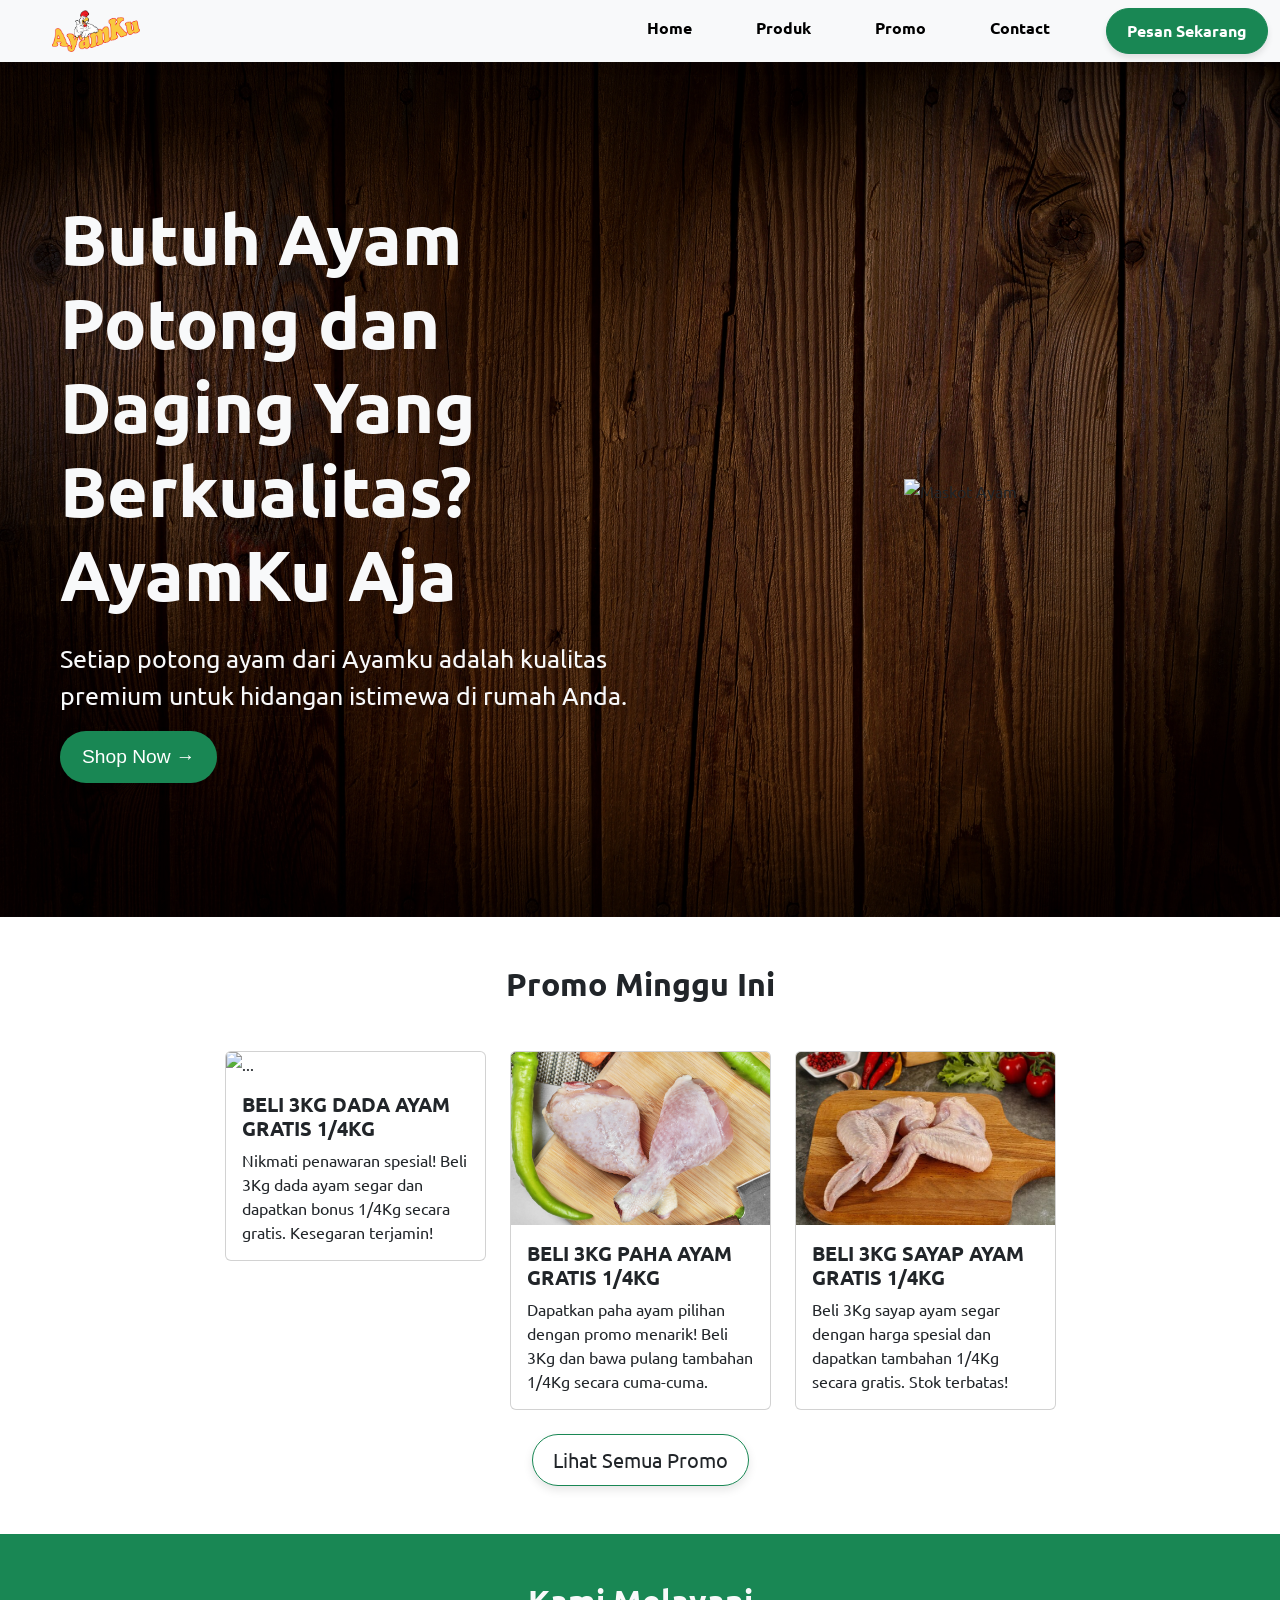
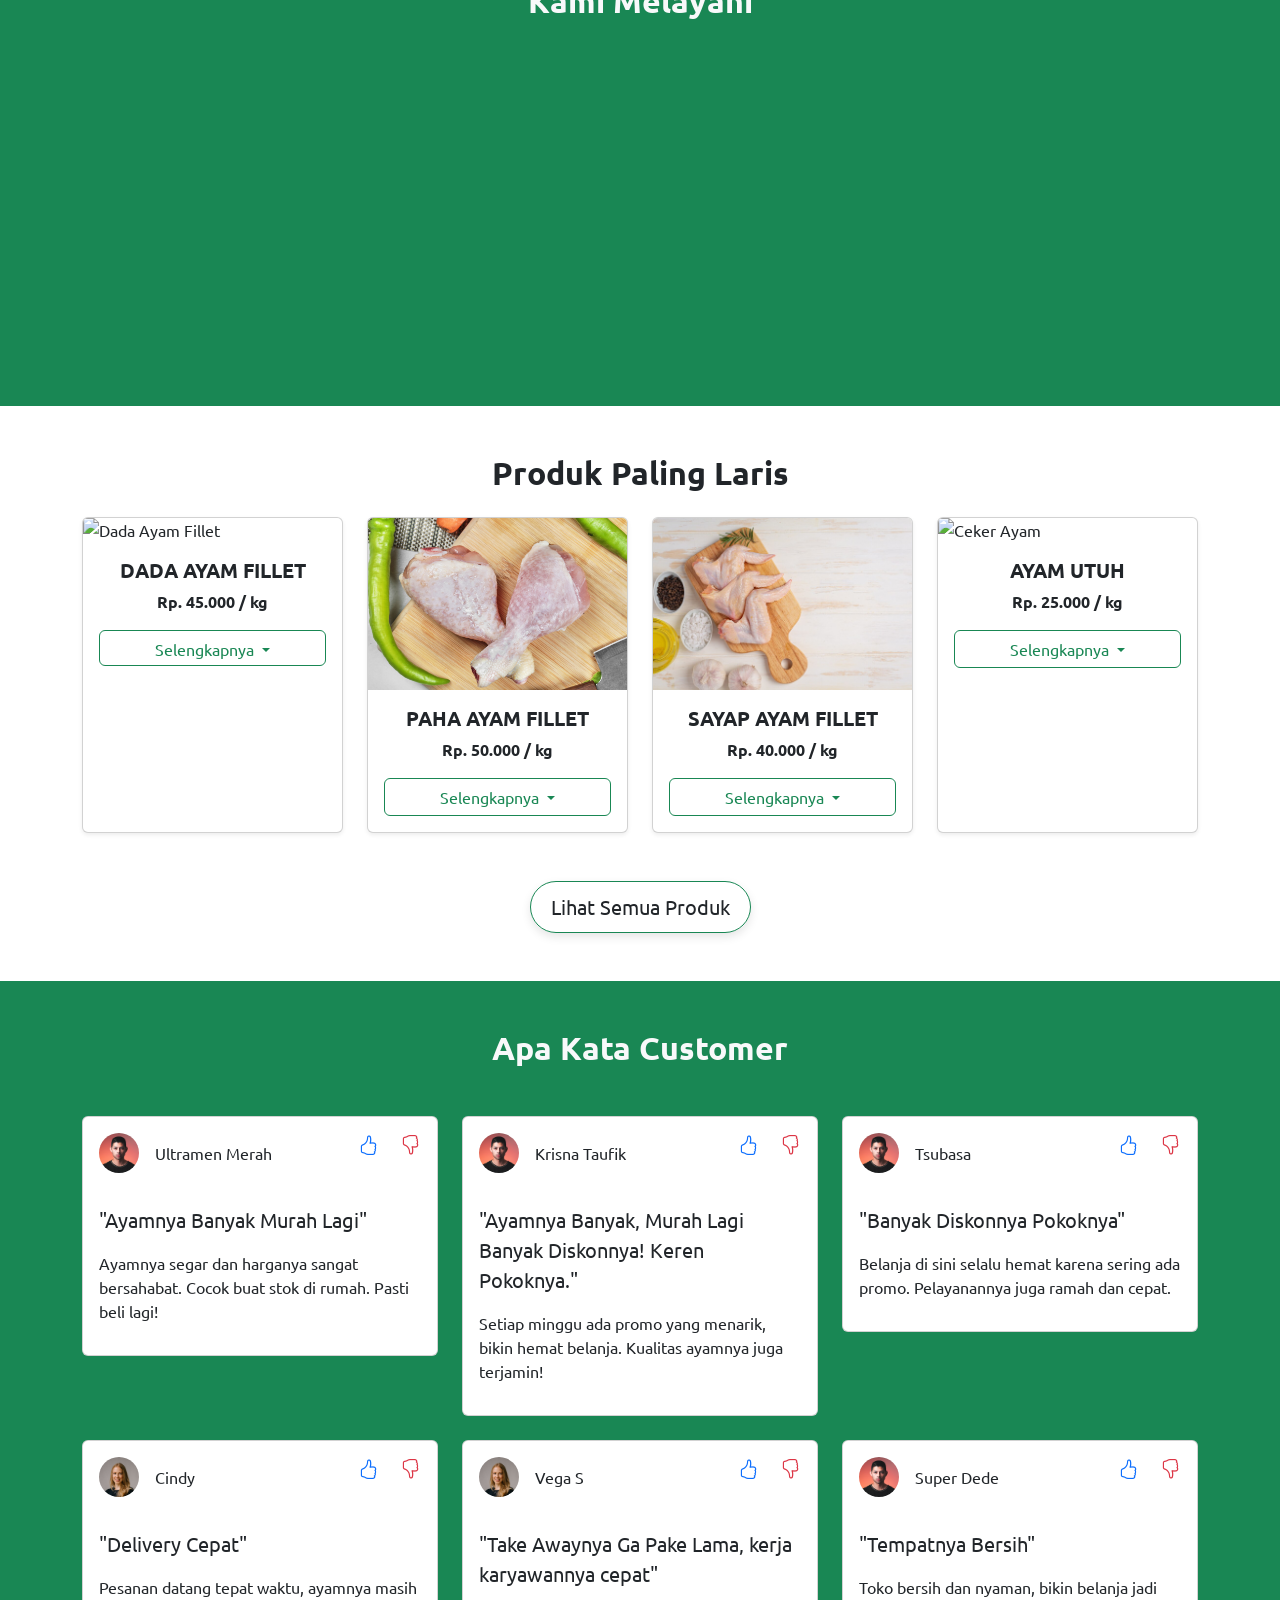
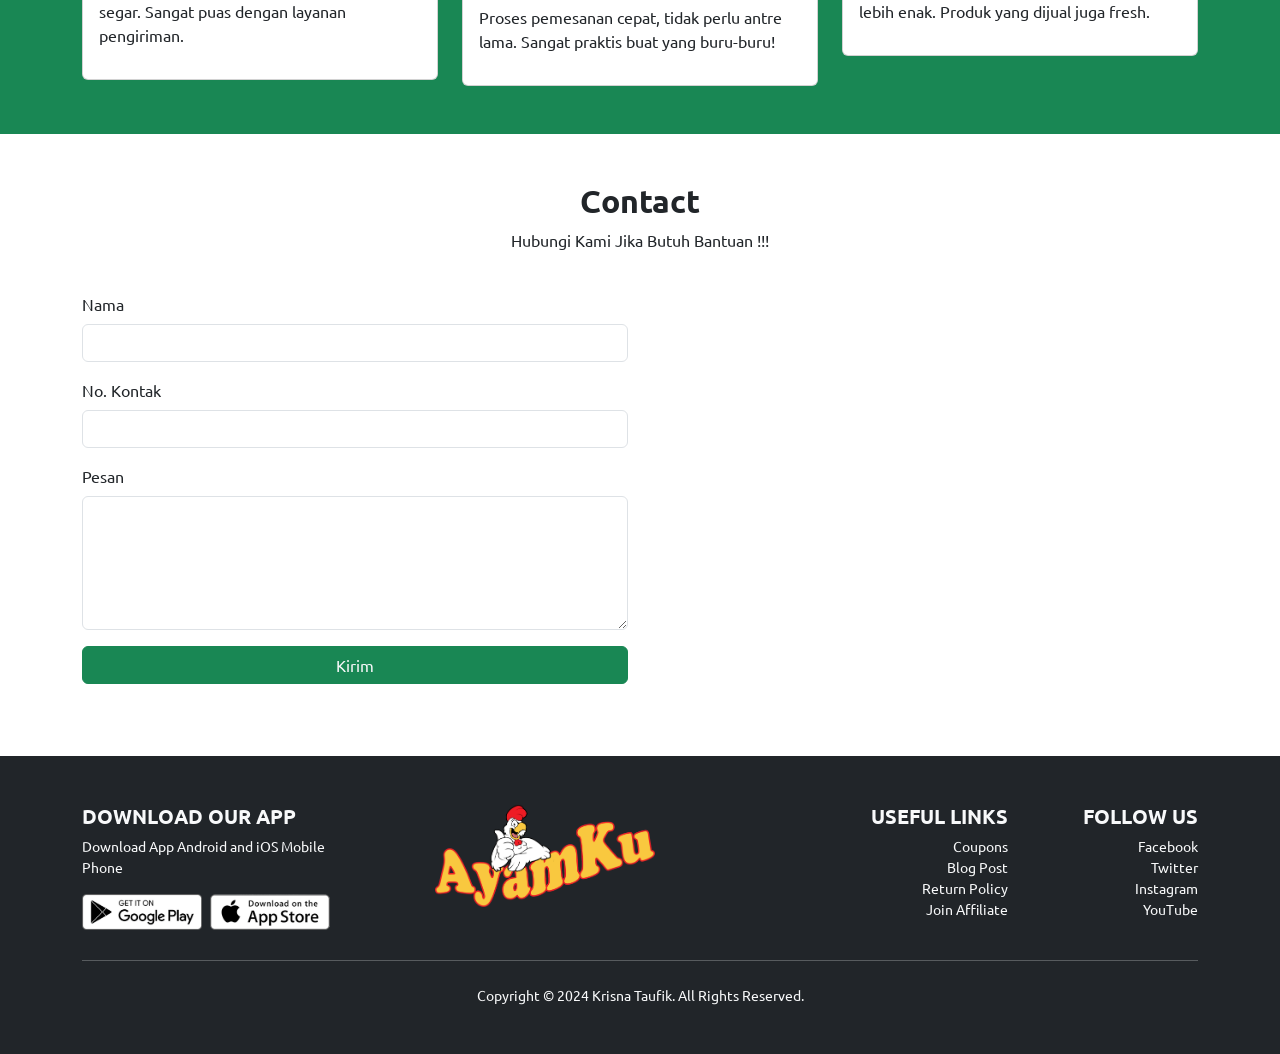
==== index.html @ 382d8da1 "first commit" ====
<!DOCTYPE html>
<html lang="en">
<head>
    <meta charset="UTF-8">
    <meta name="viewport" content="width=device-width, initial-scale=1.0">
    <link href="https://cdn.jsdelivr.net/npm/bootstrap@5.0.2/dist/css/bootstrap.min.css" rel="stylesheet" integrity="sha384-EVSTQN3/azprG1Anm3QDgpJLIm9Nao0Yz1ztcQTwFspd3yD65VohhpuuCOmLASjC" crossorigin="anonymous">
    <link rel="stylesheet" href="https://cdn.jsdelivr.net/npm/bootstrap-icons@1.11.3/font/bootstrap-icons.min.css">
    <link rel="stylesheet" href="style.css">
    <link rel="preconnect" href="https://fonts.googleapis.com">
    <link href="https://cdnjs.cloudflare.com/ajax/libs/lightbox2/2.11.4/css/lightbox.min.css" rel="stylesheet">
    <link href="https://fonts.googleapis.com/css2?family=Ubuntu:wght@300;400;500;700&display=swap" rel="stylesheet">
    <link rel="stylesheet" href="https://unpkg.com/aos@next/dist/aos.css" />
    <title>Projeck | Ayam Fillet</title>
</head>
<body>
    <!-- Navbar -->
    <nav class="navbar navbar-expand-lg navbar-light bg-light main-g position-sticky top-0" style="font-size:16px;box-shadow: 0 4px 10px rgba(0, 0, 0, 0.1); z-index: 1000;">
      <div class="container-fluid">
        <button class="navbar-toggler" type="button" data-bs-toggle="collapse" data-bs-target="#navbarNav" aria-controls="navbarNav" aria-expanded="false" aria-label="Toggle navigation">
          <span class="navbar-toggler-icon"></span>
        </button>
        <div class="collapse navbar-collapse" id="navbarNav">
          <img class="me-auto fw-bold" style="width: 7%; margin-left: 40px;" src="image/LOGO AYAM.png" alt="Logo AyamKu">
          <ul class="navbar-nav">
            <li class="nav-item me-5">
              <a class="nav-link nav-hover fw-bold active" aria-current="page" href="#">Home</a>
            </li>
            <li class="nav-item me-5">
              <a class="nav-link nav-hover fw-bold active" href="produk.html">Produk</a>
            </li>
            <li class="nav-item me-5">
              <a class="nav-link nav-hover fw-bold active" href="promo.html">Promo</a>
            </li>
            <li class="nav-item me-5">
              <a class="nav-link nav-hover fw-bold active" href="#kontak">Contact</a>
            </li>
            <li class="nav-item">
              <a class="btn btn-success pesan-sekarang" href="https://wa.me/62895415457622?text=Halo%2C%20saya%20ingin%20memesan%20produk%20Anda" target="_blank">Pesan Sekarang</a>
            </li>
          </ul>
        </div>
      </div>
    </nav>
    
    

      <!-- benner -->
      <div class="container-fluid banner">
        <div class="row align-items-center">

            <div class="p-t col-lg-6 col-md-6 text-center text-md-start">
              <h1 class="fw-bold text-light ms-sm-3 ms-md-5">Butuh Ayam Potong dan Daging Yang Berkualitas? AyamKu Aja</h1>
                <p class="text-light lh-1.5 ms-sm-3 ms-md-5 mt-4">Setiap potong ayam dari Ayamku adalah kualitas premium untuk hidangan istimewa di rumah Anda.</p>
                <a href="produk.html" class="btn-banner btn-lg text-center ms-sm-3 ms-md-5 animate-btn bg-success" 
                style="text-decoration: none; color: white; padding: 10px 20px; border-radius: 50px;">
                Shop Now &#8594;
             </a>
            </div>

            <div class="col-lg-6 col-md-6 text-center">
              <img src="image/Untitled (1600 x 1600 px) (2).png" alt="Maskot Ayam" class="w-100">
          </div>
        </div>
    </div>
    <div>

       <!-- promo -->
        <div class="container-fluid py-5">
            <div class="container">
                <h2 class="text-center fw-bold">Promo Minggu Ini</h2>
                <div class="row mt-5 justify-content-center">
                    <div class="col-sm-6 col-lg-3 mb-3" data-aos="fade-down"data-aos-easing="linear" data-aos-duration="1000">
                        <div class="card">
                            <img src="image/dada-ayam-1.jpg" class="card-img-top" alt="...">
                            <div class="card-body">
                              <h5 class="card-title" style="font-weight: bold;">Beli 3Kg Dada Ayam Gratis 1/4Kg</h5>
                              <p class="card-text">Nikmati penawaran spesial! Beli 3Kg dada ayam segar dan dapatkan bonus 1/4Kg secara gratis. Kesegaran terjamin!</p>
                            </div>
                          </div>
                    </div>
                    <div class="col-sm-6 col-lg-3 mb-3" data-aos="fade-down"data-aos-easing="linear" data-aos-duration="1000" data-aos-delay="100">
                        <div class="card">
                            <img src="image/paha-ayam-1.jpg" class="card-img-top" alt="...">
                            <div class="card-body">
                              <h5 class="card-title" style="font-weight: bold;">Beli 3Kg Paha Ayam Gratis 1/4Kg</h5>
                              <p class="card-text">Dapatkan paha ayam pilihan dengan promo menarik! Beli 3Kg dan bawa pulang tambahan 1/4Kg secara cuma-cuma.</p>
                            </div>
                          </div>
                    </div>
                    <div  class="col-sm-6 col-lg-3 mb-3" data-aos="fade-down"data-aos-easing="linear" data-aos-duration="1000" data-aos-delay="200">
                        <div class="card">
                            <img src="image/sayap-ayam-2.jpg" class="card-img-top" alt="...">
                            <div class="card-body">
                              <h5 class="card-title" style="font-weight: bold;">Beli 3Kg Sayap Ayam Gratis 1/4Kg</h5>
                              <p class="card-text">Beli 3Kg sayap ayam segar dengan harga spesial dan dapatkan tambahan 1/4Kg secara gratis. Stok terbatas!</p>
                            </div>
                          </div>
                    </div>

                    <div class="mt-2 d-flex justify-content-center" data-aos="zoom-in" data-aos-delay="100"> 
                        <a href="promo.html" class="btn btn-lg btn-outline-success text-dark btn-bannerr" style="text-decoration: none; color: white; padding: 10px 20px; border-radius: 50px;">Lihat Semua Promo</a>
                    </div>
                </div>
            </div>
        </div>

        <!-- service -->
         <div class="container-fluid py-5 bg-success">
            <div class="container">
                <h2 class="text-light text-center mb-5" style="font-weight: bold;">Kami Melayani</h2>

                <div class="row justify-content-center">
                    <div class="col-sm-6 col-lg-3 hovered-card mb-3" data-aos="flip-left" data-aos-duration="1500">
                        <div class="d-flex justify-content-center">
                            <div class="icon-service d-flex align-items-center justify-content-center">
                                <i class="bi bi-bicycle display-6"></i>
                            </div>
                        </div>
                        <div class="mt-3 text-white text-center">
                            <h5>Delivery</h5>
                            <p>Kami menyediakan layanan pengantaran cepat dan aman langsung ke lokasi Anda. Pesan sekarang dan nikmati kemudahan tanpa harus keluar rumah!</p>
                        </div>
                    </div>
                    <div class="col-sm-6 col-lg-3 hovered-card mb-3" data-aos="flip-up" data-aos-duration="1500">
                        <div class="d-flex justify-content-center">
                            <div class="icon-service d-flex align-items-center justify-content-center">
                                <i class="bi bi-basket display-6"></i>
                            </div>
                        </div>
                        <div class="mt-3 text-white text-center">
                            <h5>Take Away</h5>
                            <p>Pesan dan ambil langsung di tempat kami tanpa harus menunggu lama. Cocok untuk Anda yang memiliki aktivitas padat dan butuh makanan cepat saji!</p>
                        </div>
                    </div>
                    <div class="col-sm-6 col-lg-3 hovered-card mb-3" data-aos="flip-right" data-aos-duration="1500">
                        <div class="d-flex justify-content-center">
                            <div class="icon-service d-flex align-items-center justify-content-center">
                                <i class="bi bi-hammer display-6"></i>
                            </div>
                        </div>
                        <div class="mt-3 text-white text-center">
                            <h5>Di Potong Potong</h5>
                            <p>Kami melayani pemotongan sesuai permintaan pelanggan agar lebih praktis dan siap dimasak. Dapatkan potongan terbaik untuk kebutuhan masakan Anda!</p>
                            
                        </div>
                    </div>
                </div>
            </div>
         </div>

         <!-- produk -->
         <div class="container py-5">
          <h2 class="text-center fw-bold mb-4">Produk Paling Laris</h2>
          <div class="row justify-content-center g-4">
            <!-- Produk 1 -->
            <div class="col-12 col-sm-6 col-md-4 col-lg-3" data-aos="fade-down" data-aos-easing="linear" data-aos-duration="1000">
              <div class="card shadow-sm h-100">
                <img src="image/dada-ayam-1.jpg" class="card-img-top" alt="Dada Ayam Fillet">
                <div class="card-body text-center">
                  <h5 class="card-title">Dada Ayam Fillet</h5>
                  <p class="card-text fw-bold">Rp. 45.000 / kg</p>
                  <div class="dropdown">
                    <button class="btn btn-outline-success dropdown-toggle w-100 pb-1" type="button" id="dropdownMenuButton1" data-bs-toggle="dropdown" aria-expanded="false">
                      Selengkapnya
                    </button>
                    <ul class="dropdown-menu" aria-labelledby="dropdownMenuButton1">
                      <li><a class="dropdown-item" href="detail.html">Lihat</a></li>
                      <li><a class="dropdown-item" href="https://wa.me/6285877401876?text=Halo,%20saya%20ingin%20memesan%20Dada%20Ayam%20Fillet">Beli</a></li>
                    </ul>
                  </div>
                </div>
              </div>
            </div>
        
            <!-- Produk 2 -->
            <div class="col-12 col-sm-6 col-md-4 col-lg-3" data-aos="fade-down" data-aos-easing="linear" data-aos-duration="1000" data-aos-delay="100">
              <div class="card shadow-sm h-100">
                <img src="image/paha-ayam-1.jpg" class="card-img-top" alt="Paha Ayam Fillet">
                <div class="card-body text-center">
                  <h5 class="card-title">Paha Ayam Fillet</h5>
                  <p class="card-text fw-bold">Rp. 50.000 / kg</p>
                  <div class="dropdown">
                    <button class="btn btn-outline-success dropdown-toggle w-100" type="button" id="dropdownMenuButton1" data-bs-toggle="dropdown" aria-expanded="false">
                      Selengkapnya
                    </button>
                    <ul class="dropdown-menu" aria-labelledby="dropdownMenuButton1">
                      <li><a class="dropdown-item" href="detail.html">Lihat</a></li>
                      <li><a class="dropdown-item" href="https://wa.me/6285877401876?text=Halo,%20saya%20ingin%20memesan%20Paha%20Ayam%20Fillet">Beli</a></li>
                    </ul>
                  </div>
                </div>
              </div>
            </div>
        
            <!-- Produk 3 -->
            <div class="col-12 col-sm-6 col-md-4 col-lg-3" data-aos="fade-down" data-aos-easing="linear" data-aos-duration="1000" data-aos-delay="200">
              <div class="card shadow-sm h-100">
                <img src="image/sayap-ayam-1.jpg" class="card-img-top" alt="Sayap Ayam Fillet">
                <div class="card-body text-center">
                  <h5 class="card-title">Sayap Ayam Fillet</h5>
                  <p class="card-text fw-bold">Rp. 40.000 / kg</p>
                  <div class="dropdown">
                    <button class="btn btn-outline-success dropdown-toggle w-100" type="button" id="dropdownMenuButton1" data-bs-toggle="dropdown" aria-expanded="false">
                      Selengkapnya
                    </button>
                    <ul class="dropdown-menu" aria-labelledby="dropdownMenuButton1">
                      <li><a class="dropdown-item" href="detail.html">Lihat</a></li>
                      <li><a class="dropdown-item" href="https://wa.me/6285877401876?text=Halo,%20saya%20ingin%20memesan%20Sayap%20Ayam%20Fillet">Beli</a></li>
                    </ul>
                  </div>
                </div>
              </div>
            </div>
        
            <!-- Produk 4 -->
            <div class="col-12 col-sm-6 col-md-4 col-lg-3" data-aos="fade-down" data-aos-easing="linear" data-aos-duration="1000" data-aos-delay="300">
              <div class="card shadow-sm h-100">
                <img src="image/ayam-utuh-1.jpg" class="card-img-top" alt="Ceker Ayam">
                <div class="card-body text-center">
                  <h5 class="card-title">Ayam Utuh</h5>
                  <p class="card-text fw-bold">Rp. 25.000 / kg</p>
                  <div class="dropdown">
                    <button class="btn btn-outline-success dropdown-toggle w-100" type="button" id="dropdownMenuButton1" data-bs-toggle="dropdown" aria-expanded="false">
                      Selengkapnya
                    </button>
                    <ul class="dropdown-menu" aria-labelledby="dropdownMenuButton1">
                      <li><a class="dropdown-item" href="detail.html">Lihat</a></li>
                      <li><a class="dropdown-item" href="https://wa.me/6285877401876?text=Halo,%20saya%20ingin%20memesan%20Ceker%20Ayam">Beli</a></li>
                    </ul>
                  </div>
                </div>
              </div>
            </div>
        
            <div class="mt-5 d-flex justify-content-center" data-aos="zoom-in" data-aos-delay="100">
              <a href="produk.html" class="btn btn-lg btn-outline-success text-dark btn-bannerr" style="text-decoration: none; padding: 10px 20px; border-radius: 50px;">Lihat Semua Produk</a>
            </div>
          </div>
        </div>
        
      
      


          <!-- Testimoni -->
           <!-- <div class="container-fluid py-5 main-bg">
            <div class="container">
                <h2 class="text-light text-center mb-5" style="font-weight: bold;">Apa Kata Customer</h2>
                <div class="row" data-masonry='{"percentPosition": true }''>
                  <div class="col-lg-4 mb-3 hovered-card" data-aos="fade-down-right" data-aos-duration="1500">
                    <div class="card p-3 position-relative">
                      <figure class="d-flex align-items-center">
                        <img src="/image/user-1.png" class="img-fluid rounded-circle" alt="Foto Krisna Taufik" style="max-width: 30px;">
                        <figcaption class="ms-3">
                          Ultramen Merah
                        </figcaption>
                      </figure>
                      <blockquote class="blockquote">
                        <p>Ayamnya Banyak Murah Lagi</p>
                      </blockquote>
                      <p>
                        Lorem ipsum dolor sit amet consectetur, adipisicing elit. Dignissimos recusandae cumque dolorum
                      </p>
      
                      <div class="position-absolute top-0 end-0 p-2">
                        <button class="btn btn-sm">
                          <i class="bi bi-hand-thumbs-up" style="font-size: 20px; color: #007bff;"></i>
                        </button>
                        <button class="btn btn-sm">
                          <i class="bi bi-hand-thumbs-down" style="font-size: 20px; color: #dc3545;"></i> 
                        </button>
                      </div>
                    </div>
                  </div>

                    <div class="col-lg-4 mb-3 hovered-card" data-aos="fade-down" data-aos-duration="1500">
                      <div class="card p-3 position-relative">
                        <figure class="d-flex align-items-center">
                          <img src="/image/user-1.png" class="img-fluid rounded-circle" alt="Foto Krisna Taufik" style="max-width: 30px;">
                          <figcaption class="ms-3">
                            Krisna Taufik
                          </figcaption>
                        </figure>
                        <blockquote class="blockquote">
                          <p>Ayamnya Banyak Murah Lagi Banyak Diskonnya Keren Pokoknya</p>
                        </blockquote>
                        <p>
                          Lorem ipsum dolor sit amet consectetur, adipisicing elit. Dignissimos recusandae cumque dolorum, nisi tempore porro aperiam odit quisquam culpa cum?
                        </p>
                        <div class="position-absolute top-0 end-0 p-2">
                          <button class="btn btn-sm">
                            <i class="bi bi-hand-thumbs-up" style="font-size: 20px; color: #007bff;"></i>
                          </button>
                          <button class="btn btn-sm">
                            <i class="bi bi-hand-thumbs-down" style="font-size: 20px; color: #dc3545;"></i> 
                          </button>
                        </div>
                      </div>
                    </div>
                    
                    <div class="col-lg-4 mb-3 hovered-card" data-aos="fade-down-left" data-aos-duration="1500">
                      <div class="card p-3 position-relative">
                        <figure class="d-flex align-items-center">
                          <img src="/image/user-1.png" class="img-fluid rounded-circle" alt="Foto Krisna Taufik" style="max-width: 30px;">
                          <figcaption class="ms-3">
                            Tsubasa 
                          </figcaption>
                        </figure>
                        <blockquote class="blockquote">
                          <p>Banyak Diskonnya </p>
                        </blockquote>Pokoknya
                        <p>
                          Lorem ipsum dolor sit amet consectetur adipisicing elit. Quae, ab. Non voluptatibus qui cumque iste quos quasi, quisquam distinctio delectus natus autem voluptas earum fugiat odit consequuntur ipsum commodi iure modi dolorem ad necessitatibus! Voluptatibus esse officiis fugit totam rem quaerat quis odit necessitatibus. Sequi ab dolore distinctio facilis id.
                        </p>

                        <div class="position-absolute top-0 end-0 p-2">
                          <button class="btn btn-sm">
                            <i class="bi bi-hand-thumbs-up" style="font-size: 20px; color: #007bff;"></i>
                          </button>
                          <button class="btn btn-sm">
                            <i class="bi bi-hand-thumbs-down" style="font-size: 20px; color: #dc3545;"></i> 
                          </button>
                        </div>
                      </div>
                    </div>

                <div class="col-lg-4 mb-3 hovered-card" data-aos="fade-up-right" data-aos-duration="1500" data-aos-delay="100">
                  <div class="card p-3">
                      <figure>
                          <blockquote class="blockquote">
                            <p>Delivery Cepat</p>
                          </blockquote>
                          <figcaption class="blockquote-footer">
                            Abang Jay
                          </figcaption>
                          <p>
                            Lorem ipsum dolor sit amet consectetur adipisicing elit. Fuga modi unde soluta laboriosam officiis quia cum consequatur nobis nam natus ad possimus nulla accusantium commodi itaque ipsa rerum, repellendus porro.
                          </p>
                        </figure>
                  </div>
              </div>
              <div class="col-lg-4 mb-3 hovered-card" data-aos="fade-up" data-aos-duration="1500" data-aos-delay="100">
                <div class="card p-3">
                    <figure>
                        <blockquote class="blockquote">
                          <p>Tempatnya Bersih</p>
                        </blockquote>
                        <figcaption class="blockquote-footer">
                          Dimas Ganteng
                        </figcaption>
                        <p>
                          Lorem ipsum dolor sit amet.
                        </p>
                      </figure>
                </div>
            </div>
            <div class="col-lg-4 mb-3 hovered-card" data-aos="fade-up-left" data-aos-duration="1500" data-aos-delay="100">
              <div class="card p-3">
                  <figure>
                      <blockquote class="blockquote">
                        <p>Take Awaynya Ga Pake Lama dan kerja karyawannya cepat</p>
                      </blockquote>
                      <figcaption class="blockquote-footer">
                        Santo
                      </figcaption>
                      <p>
                        Lorem ipsum dolor sit amet.
                      </p>
                    </figure>
              </div>
          </div>
                </div>
            </div>
            
           </div> -->

           <div class="container-fluid py-5 bg-success">
            <div class="container">
              <h2 class="text-light text-center mb-5 fw-bold">Apa Kata Customer</h2>
              <div class="row g-4" data-masonry='{"percentPosition": true }'>
                <!-- Testimoni 1 -->
                <div class="col-12 col-sm-6 col-lg-4" data-aos="fade-down"data-aos-easing="linear" data-aos-duration="1000">
                  <div class="card p-3 position-relative">
                    <figure class="d-flex align-items-center">
                      <img src="image/user-2.png" class="img-fluid rounded-circle" alt="Foto Ultramen Merah" style="max-width: 40px;">
                      <figcaption class="ms-3">Ultramen Merah</figcaption>
                    </figure>
                    <blockquote class="blockquote mt-3">
                      <p>"Ayamnya Banyak Murah Lagi"</p>
                    </blockquote>
                    <p>Ayamnya segar dan harganya sangat bersahabat. Cocok buat stok di rumah. Pasti beli lagi!</p>
                    <div class="position-absolute top-0 end-0 p-2">
                      <button class="btn btn-sm">
                        <i class="bi bi-hand-thumbs-up text-primary" style="font-size: 20px;"></i>
                      </button>
                      <button class="btn btn-sm">
                        <i class="bi bi-hand-thumbs-down text-danger" style="font-size: 20px;"></i>
                      </button>
                    </div>
                  </div>
                </div>
                
                <!-- Testimoni 2 -->
                <div class="col-12 col-sm-6 col-lg-4" data-aos="fade-down"data-aos-easing="linear" data-aos-duration="1000" data-aos-delay="100">
                  <div class="card p-3 position-relative">
                    <figure class="d-flex align-items-center">
                      <img src="image/user-2.png" class="img-fluid rounded-circle" alt="Foto Krisna Taufik" style="max-width: 40px;">
                      <figcaption class="ms-3">Krisna Taufik</figcaption>
                    </figure>
                    <blockquote class="blockquote mt-3">
                      <p>"Ayamnya Banyak, Murah Lagi Banyak Diskonnya! Keren Pokoknya."</p>
                    </blockquote>
                    <p>Setiap minggu ada promo yang menarik, bikin hemat belanja. Kualitas ayamnya juga terjamin!</p>
                    <div class="position-absolute top-0 end-0 p-2">
                      <button class="btn btn-sm">
                        <i class="bi bi-hand-thumbs-up text-primary" style="font-size: 20px;"></i>
                      </button>
                      <button class="btn btn-sm">
                        <i class="bi bi-hand-thumbs-down text-danger" style="font-size: 20px;"></i>
                      </button>
                    </div>
                  </div>
                </div>
        
                <!-- Testimoni 3 -->
                <div class="col-12 col-sm-6 col-lg-4" data-aos="fade-down"data-aos-easing="linear" data-aos-duration="1000" data-aos-delay="200">
                  <div class="card p-3 position-relative">
                    <figure class="d-flex align-items-center">
                      <img src="image/user-2.png" class="img-fluid rounded-circle" alt="Foto Tsubasa" style="max-width: 40px;">
                      <figcaption class="ms-3">Tsubasa</figcaption>
                    </figure>
                    <blockquote class="blockquote mt-3">
                      <p>"Banyak Diskonnya Pokoknya"</p>
                    </blockquote>
                    <p>Belanja di sini selalu hemat karena sering ada promo. Pelayanannya juga ramah dan cepat.</p>
                    <div class="position-absolute top-0 end-0 p-2">
                      <button class="btn btn-sm">
                        <i class="bi bi-hand-thumbs-up text-primary" style="font-size: 20px;"></i>
                      </button>
                      <button class="btn btn-sm">
                        <i class="bi bi-hand-thumbs-down text-danger" style="font-size: 20px;"></i>
                      </button>
                    </div>
                  </div>
                </div>
                <div class="col-12 col-sm-6 col-lg-4" data-aos="fade-down"data-aos-easing="linear" data-aos-duration="1000" data-aos-delay="200">
                  <div class="card p-3 position-relative">
                    <figure class="d-flex align-items-center">
                      <img src="image/user-1.png" class="img-fluid rounded-circle" alt="Foto Tsubasa" style="max-width: 40px;">
                      <figcaption class="ms-3">Cindy</figcaption>
                    </figure>
                    <blockquote class="blockquote mt-3">
                      <p>"Delivery Cepat"</p>
                    </blockquote>
                    <p>Pesanan datang tepat waktu, ayamnya masih segar. Sangat puas dengan layanan pengiriman.</p>
                    <div class="position-absolute top-0 end-0 p-2">
                      <button class="btn btn-sm">
                        <i class="bi bi-hand-thumbs-up text-primary" style="font-size: 20px;"></i>
                      </button>
                      <button class="btn btn-sm">
                        <i class="bi bi-hand-thumbs-down text-danger" style="font-size: 20px;"></i>
                      </button>
                    </div>
                  </div>
                </div>
                <div class="col-12 col-sm-6 col-lg-4" data-aos="fade-down"data-aos-easing="linear" data-aos-duration="1000" data-aos-delay="200">
                  <div class="card p-3 position-relative">
                    <figure class="d-flex align-items-center">
                      <img src="image/user-1.png" class="img-fluid rounded-circle" alt="Foto Tsubasa" style="max-width: 40px;">
                      <figcaption class="ms-3">Vega S</figcaption>
                    </figure>
                    <blockquote class="blockquote mt-3">
                      <p>"Take Awaynya Ga Pake Lama, kerja karyawannya cepat"</p>
                    </blockquote>
                    <p>Proses pemesanan cepat, tidak perlu antre lama. Sangat praktis buat yang buru-buru!</p>
                    <div class="position-absolute top-0 end-0 p-2">
                      <button class="btn btn-sm">
                        <i class="bi bi-hand-thumbs-up text-primary" style="font-size: 20px;"></i>
                      </button>
                      <button class="btn btn-sm">
                        <i class="bi bi-hand-thumbs-down text-danger" style="font-size: 20px;"></i>
                      </button>
                    </div>
                  </div>
                </div>
                <div class="col-12 col-sm-6 col-lg-4" data-aos="fade-down"data-aos-easing="linear" data-aos-duration="1000" data-aos-delay="200">
                  <div class="card p-3 position-relative">
                    <figure class="d-flex align-items-center">
                      <img src="image/user-2.png" class="img-fluid rounded-circle" alt="Foto Tsubasa" style="max-width: 40px;">
                      <figcaption class="ms-3">Super Dede</figcaption>
                    </figure>
                    <blockquote class="blockquote mt-3">
                      <p>"Tempatnya Bersih"</p>
                    </blockquote>
                    <p>Toko bersih dan nyaman, bikin belanja jadi lebih enak. Produk yang dijual juga fresh.</p>
                    <div class="position-absolute top-0 end-0 p-2">
                      <button class="btn btn-sm">
                        <i class="bi bi-hand-thumbs-up text-primary" style="font-size: 20px;"></i>
                      </button>
                      <button class="btn btn-sm">
                        <i class="bi bi-hand-thumbs-down text-danger" style="font-size: 20px;"></i>
                      </button>
                    </div>
                  </div>
                </div>
              </div>
            </div>
          </div>
         
           <!-- <div class="container my-5">
            <h2 class="text-center mb-4">Testimoni Pelanggan</h2>
            <div class="row g-4">

              <div class="col-md-4">
                <div class="card h-100">
                  <div class="card-body text-center">
                    <img src="https://via.placeholder.com/100" class="rounded-circle mb-3" alt="Foto Pelanggan" width="100" height="100">
                    <h5 class="card-title">Nama Pelanggan 1</h5>
                    <p class="card-text">"Ayam fillet di toko ini sangat segar dan berkualitas! Saya pasti akan kembali membeli lagi."</p>
                  </div>
                  <img src="https://via.placeholder.com/300x200" class="card-img-bottom" alt="Foto Toko">
                </div>
              </div>

              <div class="col-md-4">
                <div class="card h-100">
                  <div class="card-body text-center">
                    <img src="https://via.placeholder.com/100" class="rounded-circle mb-3" alt="Foto Pelanggan" width="100" height="100">
                    <h5 class="card-title">Nama Pelanggan 2</h5>
                    <p class="card-text">"Pelayanan cepat dan harga sangat terjangkau. Sangat puas belanja di sini."</p>
                  </div>
                  <img src="https://via.placeholder.com/300x200" class="card-img-bottom" alt="Foto Toko">
                </div>
              </div>

              <div class="col-md-4">
                <div class="card h-100">
                  <div class="card-body text-center">
                    <img src="/" class="rounded-circle mb-3" alt="Foto Pelanggan" width="100" height="100">
                    <h5 class="card-title">Nama Pelanggan 3</h5>
                    <p class="card-text">"Ayam filletnya fresh, cocok banget untuk masakan keluarga. Recomended!"</p>
                  </div>
                  <img src="https://via.placeholder.com/300x200" class="card-img-bottom" alt="Foto Toko">
                </div>
              </div>
            </div>
          </div> -->
           <!-- banner shop now -->

           <!-- <div class="container pt-5">
            <div class="row align-items-center">

                <div class="col-md-6 text-center" data-aos="fade-right" data-aos-duration="1500" data-aos-offset="220">
                    <div class="mt-3">
                        <img src="/image/ordernow.webp" alt="Ayam Fillet" class="img-fluid" style="width: 60%;">
                    </div>
                </div>

                <div class="col-md-6" data-aos="fade-left" data-aos-duration="1500" data-aos-offset="220">
                    <h2>Dengan Ayam Fillet Kami, Anda Mendapat Benefit:</h2>
                    <div class="benefit-list mt-4">
                        <ul class="list-unstyled">
                            <li><i class="bi bi-check-circle-fill text-warning"></i> Kualitas Konsisten</li>
                            <li><i class="bi bi-check-circle-fill text-warning"></i> Supplier Bersertifikasi Halal</li>
                            <li><i class="bi bi-check-circle-fill text-warning"></i> Pengiriman yang dapat diandalkan</li>
                            <li><i class="bi bi-check-circle-fill text-warning"></i> Fasilitas Bayar Tempo</li>
                        </ul>
                    </div>
                    <div class="mt-4 d-flex justify-content-center">
                        <button class="btn btn-warning">Berlangganan</button>
                    </div>
                </div>
            </div>
        </div> -->

        

           <!-- contact -->
           <div id="kontak" class="container-fluid py-5">
            <div class="container">
              <h2 class="text-center" style="font-weight: bold;">Contact</h2>
              <p class="text-center">Hubungi Kami Jika Butuh Bantuan !!!</p>
          
              <div class="row">
                <!-- Form Kontak (diletakkan di sebelah kiri) -->
                <div class="col-md-6 col-lg-6 mb-4" data-aos="fade-down"data-aos-easing="linear" data-aos-duration="1000">
                  <form class="mt-4" id="contactForm" onsubmit="return validateForm()" method="post">
                    <div class="mb-3">
                      <label for="Nama" class="form-label">Nama</label>
                      <input type="text" class="form-control" id="nama" required>
                      <div class="invalid-feedback" id="namaError" style="display: none;">
                        Nama tidak valid atau kosong.
                      </div>
                    </div>
                    <div class="mb-3">
                      <label for="No Kontak" class="form-label">No. Kontak</label>
                      <input type="text" class="form-control" id="nokontak" required>
                      <div class="invalid-feedback" id="nokontakError" style="display: none;">
                        No. Kontak tidak valid atau kosong.
                      </div>
                    </div>
                    <div class="mb-3">
                      <label for="Pesan" class="form-label">Pesan</label>
                      <textarea class="form-control" id="pesan" rows="5" required></textarea>
                      <div class="invalid-feedback" id="pesanError" style="display: none;">
                        Pesan tidak valid atau kosong.
                      </div>
                    </div>
                    <div>
                      <button type="submit" class="btn btn-success text-light w-100">Kirim</button>
                    </div>
                  </form>
                </div>
          
                <!-- Maps --> 
                <div class="col-md-6 col-lg-6" data-aos="fade-down"data-aos-easing="linear" data-aos-duration="1000">
                  <iframe src="https://www.google.com/maps/embed?pb=!1m18!1m12!1m3!1d1986.14196713316!2d105.24882238384812!3d-5.373602450354294!2m3!1f0!2f0!3f0!3m2!1i1024!2i768!4f13.1!3m3!1m2!1s0x2e40db4e3e7712e7%3A0x1bba0933d8d609f2!2sAyam%20Potong%20Fillet%20fress!5e0!3m2!1sen!2sid!4v1733213818220!5m2!1sen!2sid" width="100%" height="400" style="border:0; margin-top: 20px;" allowfullscreen="" loading="lazy" referrerpolicy="no-referrer-when-downgrade"></iframe>
                </div>
              </div>
            </div>
          </div>
          

            <!-- footer -->
            <footer class="bg-dark text-light py-5">
              <div class="container">
                  <div class="row g-4">
                      <!-- Column 1: Download Our App -->
                      <div class="col-md-3">
                          <h5 class="fw-bold">Download Our App</h5>
                          <p class="small">Download App Android and iOS Mobile Phone</p>
                          <div class="d-flex">
                              <img src="image/play-store.png" alt="Play Store" class="img-fluid me-2" style="max-width: 120px;">
                              <img src="image/app-store.png" alt="App Store" class="img-fluid" style="max-width: 120px;">
                          </div>
                      </div>
          
                      <!-- Column 2: Logo and About -->
                      <div class="col-md-4 text-center">
                          <img src="image/LOGO AYAM.png" alt="Logo Ayamku" class="img-fluid mb-3" style="max-width: 220px;">
                      </div>
          
                      <!-- Column 3: Useful Links -->
                      <div class="col-md-2 offset-md-1 text-md-end">
                          <h5 class="fw-bold">Useful Links</h5>
                          <ul class="list-unstyled small">
                              <li><a href="#" class="text-light text-decoration-none">Coupons</a></li>
                              <li><a href="#" class="text-light text-decoration-none">Blog Post</a></li>
                              <li><a href="#" class="text-light text-decoration-none">Return Policy</a></li>
                              <li><a href="#" class="text-light text-decoration-none">Join Affiliate</a></li>
                          </ul>
                      </div>
          
                      <!-- Column 4: Follow Us -->
                      <div class="col-md-2 text-md-end">
                          <h5 class="fw-bold">Follow Us</h5>
                          <ul class="list-unstyled small">
                              <li><a href="#" class="text-light text-decoration-none">Facebook</a></li>
                              <li><a href="#" class="text-light text-decoration-none">Twitter</a></li>
                              <li><a href="#" class="text-light text-decoration-none">Instagram</a></li>
                              <li><a href="#" class="text-light text-decoration-none">YouTube</a></li>
                          </ul>
                      </div>
                  </div>
                  <hr class="text-light my-4">
                  <p class="text-center small mb-0">Copyright &copy; 2024 Krisna Taufik. All Rights Reserved.</p>
              </div>
          </footer>
          
          
          
        
<script src="https://cdn.jsdelivr.net/npm/bootstrap@5.0.2/dist/js/bootstrap.bundle.min.js" integrity="sha384-MrcW6ZMFYlzcLA8Nl+NtUVF0sA7MsXsP1UyJoMp4YLEuNSfAP+JcXn/tWtIaxVXM" crossorigin="anonymous"></script>
      <script src="https://cdn.jsdelivr.net/npm/masonry-layout@4.2.2/dist/masonry.pkgd.min.js" integrity="sha384-GNFwBvfVxBkLMJpYMOABq3c+d3KnQxudP/mGPkzpZSTYykLBNsZEnG2D9G/X/+7D" crossorigin="anonymous" async></script>
      <script src="https://unpkg.com/aos@next/dist/aos.js"></script>
      <script src="https://cdnjs.cloudflare.com/ajax/libs/lightbox2/2.11.4/js/lightbox.min.js"></script>
        <script>
    AOS.init();
  </script>
</body>
</html>
---- style.css ----
body {
    font-family: 'Ubuntu', Helvetica, sans-serif;
    margin: 0;
    padding: 0;
    box-sizing: border-box;
    overflow: visible; 
}

/* kode warna */

.main-bg {
    background:#529f52 !important;  
}

.main-g {
    background: #fff;
}

.main-h {
    background: #2d2d2d;
}

.main-color {
    color: rgb(114, 2, 114) !important;
}


/* Navbar */

.benefit-list {
    background-color: #2d2d2d;
    color: white;
    border-radius: 10px;
    padding: 20px;
}
.btn-orange {
    background-color: #ff9900;
    color: white;
    border: none;
}
.btn-orange:hover {
    background-color: #e68a00;
}

/* Underline Animation */
.nav-hover {
    position: relative;
    color: inherit;
    transition: color 0.3s ease;
  }

  .nav-hover::after {
    content: '';
    position: absolute;
    left: 0;
    bottom: 0;
    width: 0;
    height: 2px;
    background-color: #529f52;
    transition: width 0.3s ease;
  }

  .nav-hover:hover {
    color: #529f52 !important;
  }

  .nav-hover:hover::after {
    width: 100%;
  }

  .btn.pesan-sekarang {
    font-size: 16px;
    font-weight: bold;
    padding: 10px 20px;
    border-radius: 50px;
    color: white;
    text-decoration: none;
    box-shadow: 0 4px 6px rgba(0, 0, 0, 0.1);
    transition: all 0.3s ease;
  }
  
  .btn.pesan-sekarang:hover {
    box-shadow: 0 6px 8px rgba(0, 0, 0, 0.2);
    text-decoration: none;
  }
  

/* banner */

.banner {
    background: linear-gradient(rgba(0,0,0,0.4), rgba(0,0,0,0.4)), url('image/wood-background-1.jpg');
    background-size: cover;
    background-position: center;
    background-repeat: no-repeat;
    min-height: 95vh; 
    display: flex;
    align-items: center;
}

.btn-banner {
    display: inline-block;
    font-family: 'Poppins', sans-serif; /* Font modern */
    font-size: 1.2rem;
    text-decoration: none;
    color: white;
    padding: 12px 30px;
    border-radius: 50px; /* Membuat tombol oval */
    border: 2px solid transparent;
    transition: all 0.4s ease-in-out;
    box-shadow: 0 4px 10px rgba(0, 0, 0, 0.1);
    animation: slideInOval 1s ease-out;
  }

  .btn-banner:hover {
    background: white;
    color: #529f52;
    border-color: #529f52;
    box-shadow: 0 6px 15px rgba(0, 0, 0, 0.2);
    transform: scale(1.08);
  }

  .btn-banner:active {
    transform: scale(0.95); /* Efek saat ditekan */
  }

  @keyframes slideInOval {
    from {
      opacity: 0;
      transform: translateY(20px);
    }
    to {
      opacity: 1;
      transform: translateY(0);
    }
  }

.hovered-card {
    transition: .3s;
}

.hovered-card:hover {
    transform: scale(1.1);
}

.image-container {
    position: relative; /* Untuk overlay */
    width: 85%; /* Lebar kolom gambar */
}

    h1 {
        font-size: 70px; /* Ukuran font besar untuk layar besar */
    }
    
    @media (max-width: 768px) {
        h1 {
            font-size: 45px; /* Ukuran font lebih kecil untuk tablet */
        }
    }
    
    @media (max-width: 576px) {
        h1 {
            font-size: 30px; /* Ukuran font lebih kecil untuk ponsel */
        }
    }

.p-t p {
    font-size: 25px; /* Ukuran font besar untuk layar besar */
}

@media (max-width: 768px) {
    h1 {
        font-size: 45px; /* Ukuran font lebih kecil untuk tablet */
    }
}

@media (max-width: 576px) {
    h1 {
        font-size: 30px; /* Ukuran font lebih kecil untuk ponsel */
    }
}

.animate-btn {
    display: inline-block;
    transition: transform 0.2s ease, box-shadow 0.2s ease;
}

.animate-btn:active {
    transform: scale(0.95);
    box-shadow: 0 4px 8px rgba(0, 0, 0, 0.3);
}

.clicked {
    transform: scale(1.1);
    background-color: #3d7f3d; /* Ubah warna sementara */
    transition: transform 0.2s ease, background-color 0.2s ease;
}


/* promo */

.card-promo {
    transition: .3s;
    margin-bottom: 20px;
}

.card-promo:hover {
    transform: scale(1.1);
}

.btn-bannerr {
  transition: all 0.4s ease-in-out;
  box-shadow: 0 4px 10px rgba(0, 0, 0, 0.1);
  animation: slideInOval 1s ease-out;
}

.btn-bannerr:hover {
  color: #529f52;
  border-color: #529f52;
  box-shadow: 0 6px 15px rgba(0, 0, 0, 0.2);
  transform: scale(1.08);
}

.btn-bannerr:active {
  transform: scale(0.95); /* Efek saat ditekan */
}


/* pelayanan */


 /* Animasi untuk efek hover */

  /* Ikon dengan animasi masuk */
  .icon-service {
    width: 70px;
    height: 70px;
    color: white;
    border-radius: 50%;
    transition: transform 0.3s ease, background-color 0.3s ease;
  }

  .icon-service:hover {
    transform: rotate(360deg); /* Rotasi saat hover */
  }

  /* Animasi masuk ke layar */
  @keyframes fadeInUp {
    from {
      opacity: 0;
      transform: translateY(30px);
    }
    to {
      opacity: 1;
      transform: translateY(0);
    }
  }

  .hovered-card {
    animation: fadeInUp 1s ease-out;
  }

  /* Teks pada kartu */
  h5 {
    font-weight: bold;
    text-transform: uppercase;
  }

.icon-service {
    width: 90px;
    height: 90px;
    border: solid #fff 2px;
    border-radius: 50%;
    color:#fff;
}

.service {
    margin-top: -100;
}

.gb-1 {
    margin: -100px;
}

.gb-2 {
    margin: -130px;
}

svg {
    display: block;
    margin: 0;
    padding: 0;
}

/* menu favorit */

.menu-favorit {
    background-color: rgba(243, 243, 243);
}

.menu-favorit-content {
    transition: .3s;
}

.menu-favorit-content:hover {
    transform: scale(1.1);
}

/* produck */

.card {
    transition: transform 0.3s ease, box-shadow 0.3s ease;
}

.card:hover {
    transform: translateY(-10px);
    box-shadow: 0 4px 20px rgba(0, 0, 0, 0.1);
}

.card-img-top {
    transition: transform 0.3s ease;
}

.card:hover .card-img-top {
    transform: scale(1.05);
}

@media (max-width: 768px) {
  .card-body {
    text-align: center;
  }
}


/* testimony */

.main-bg svg {
    display: block;
    margin: 0; /* Pastikan tidak ada margin tambahan */
  }

  .testi {
    margin-top: -100px;
  }

  .testimonial-card {
    background-color: #2d2d2d;
    color: white;
    border-radius: 10px;
    padding: 20px;
    box-shadow: 0 4px 8px rgba(0, 0, 0, 0.1);
}
.testimonial-card img {
    border-radius: 50%;
    width: 50px;
    height: 50px;
    object-fit: cover;
}
.star-rating {
    color: gold;
}

/* footer*/

/* produk banner */
.produk-banner {
    height: 55vh;
    background: linear-gradient(rgba(0, 0, 0, 0.6), rgba(0, 0, 0, 0.6)), url('image/stewed-chicken-drumsticks-galangal-garlic-lemon.jpg');
    background-size: cover;
    background-position: center;
}

/* animation produk */

/* Efek animasi pada card */
.card {
    position: relative;
    transition: transform 0.3s ease, box-shadow 0.3s ease;
}

/* Efek animasi pada gambar */
.card-img-top {
    transition: transform 0.3s ease; 
}

.card:hover .card-img-top {
    transform: translateY(-10px);
}


/* animasi scroll */
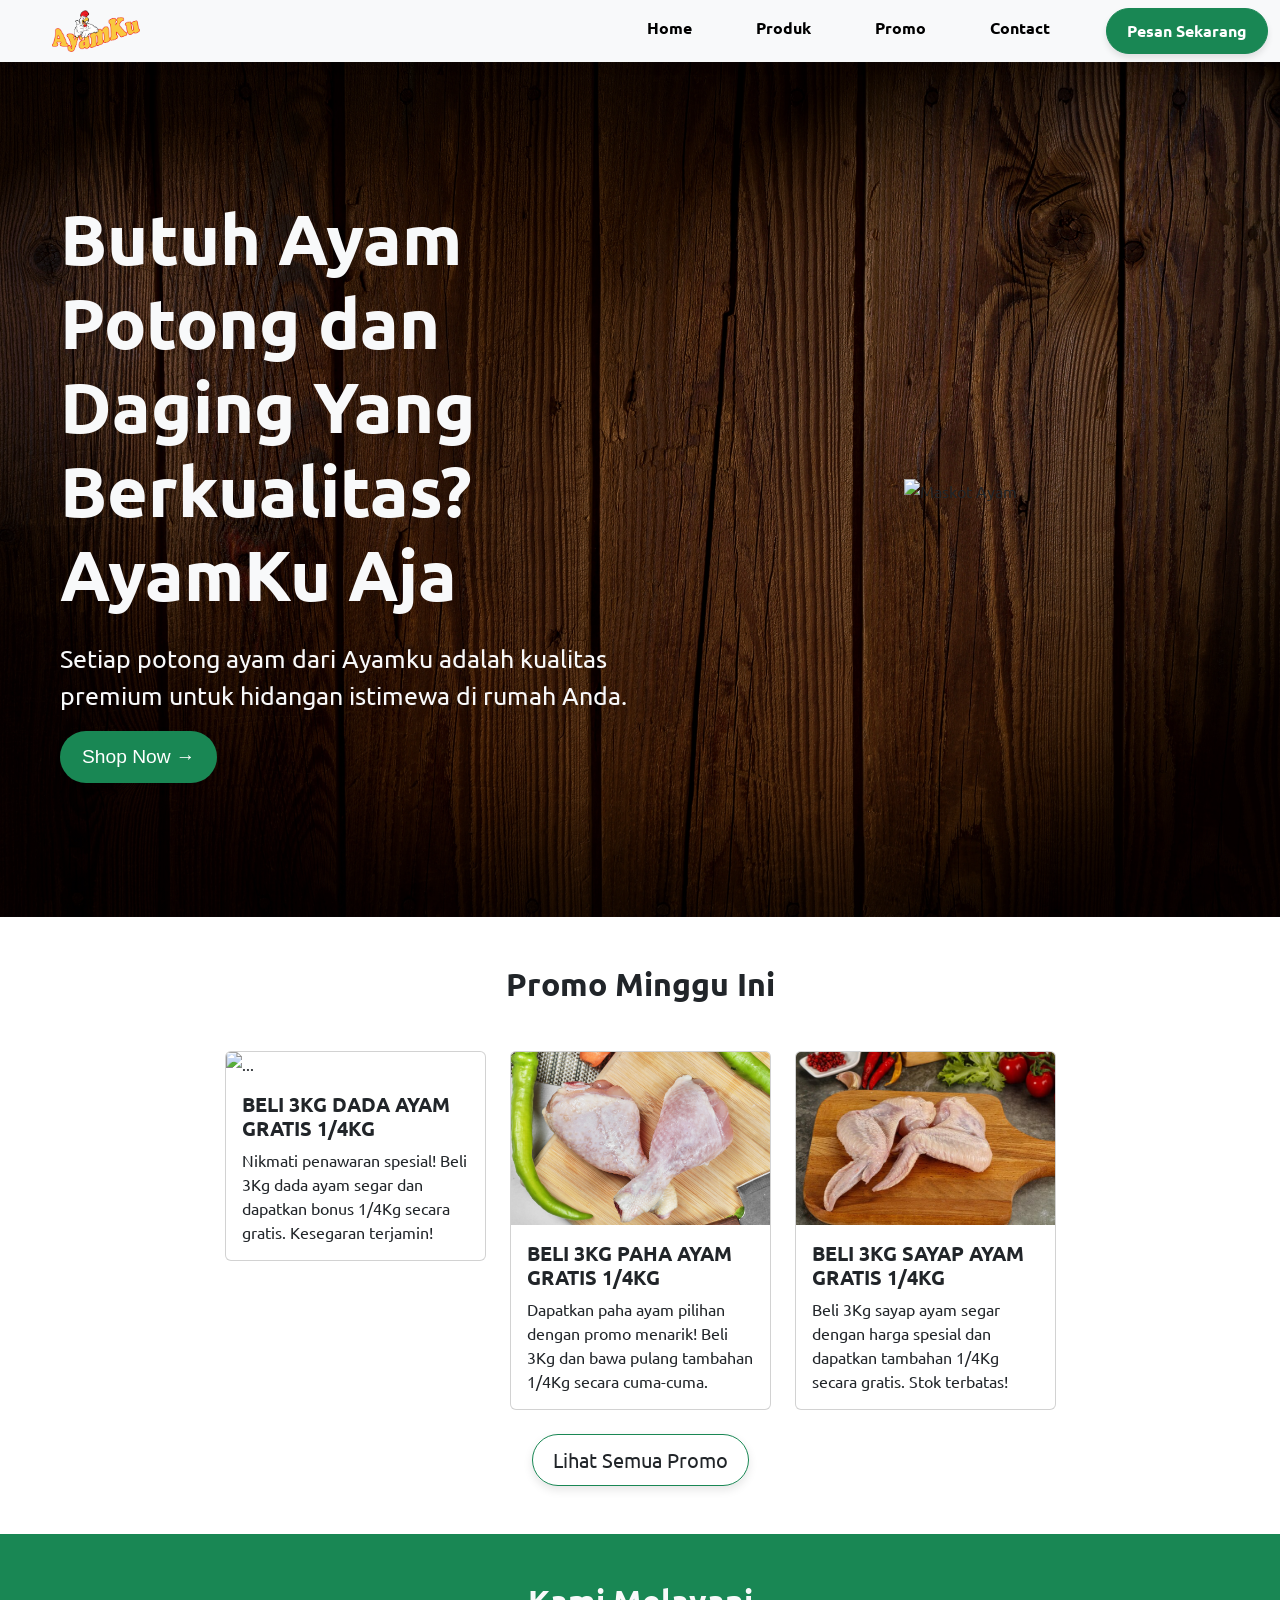
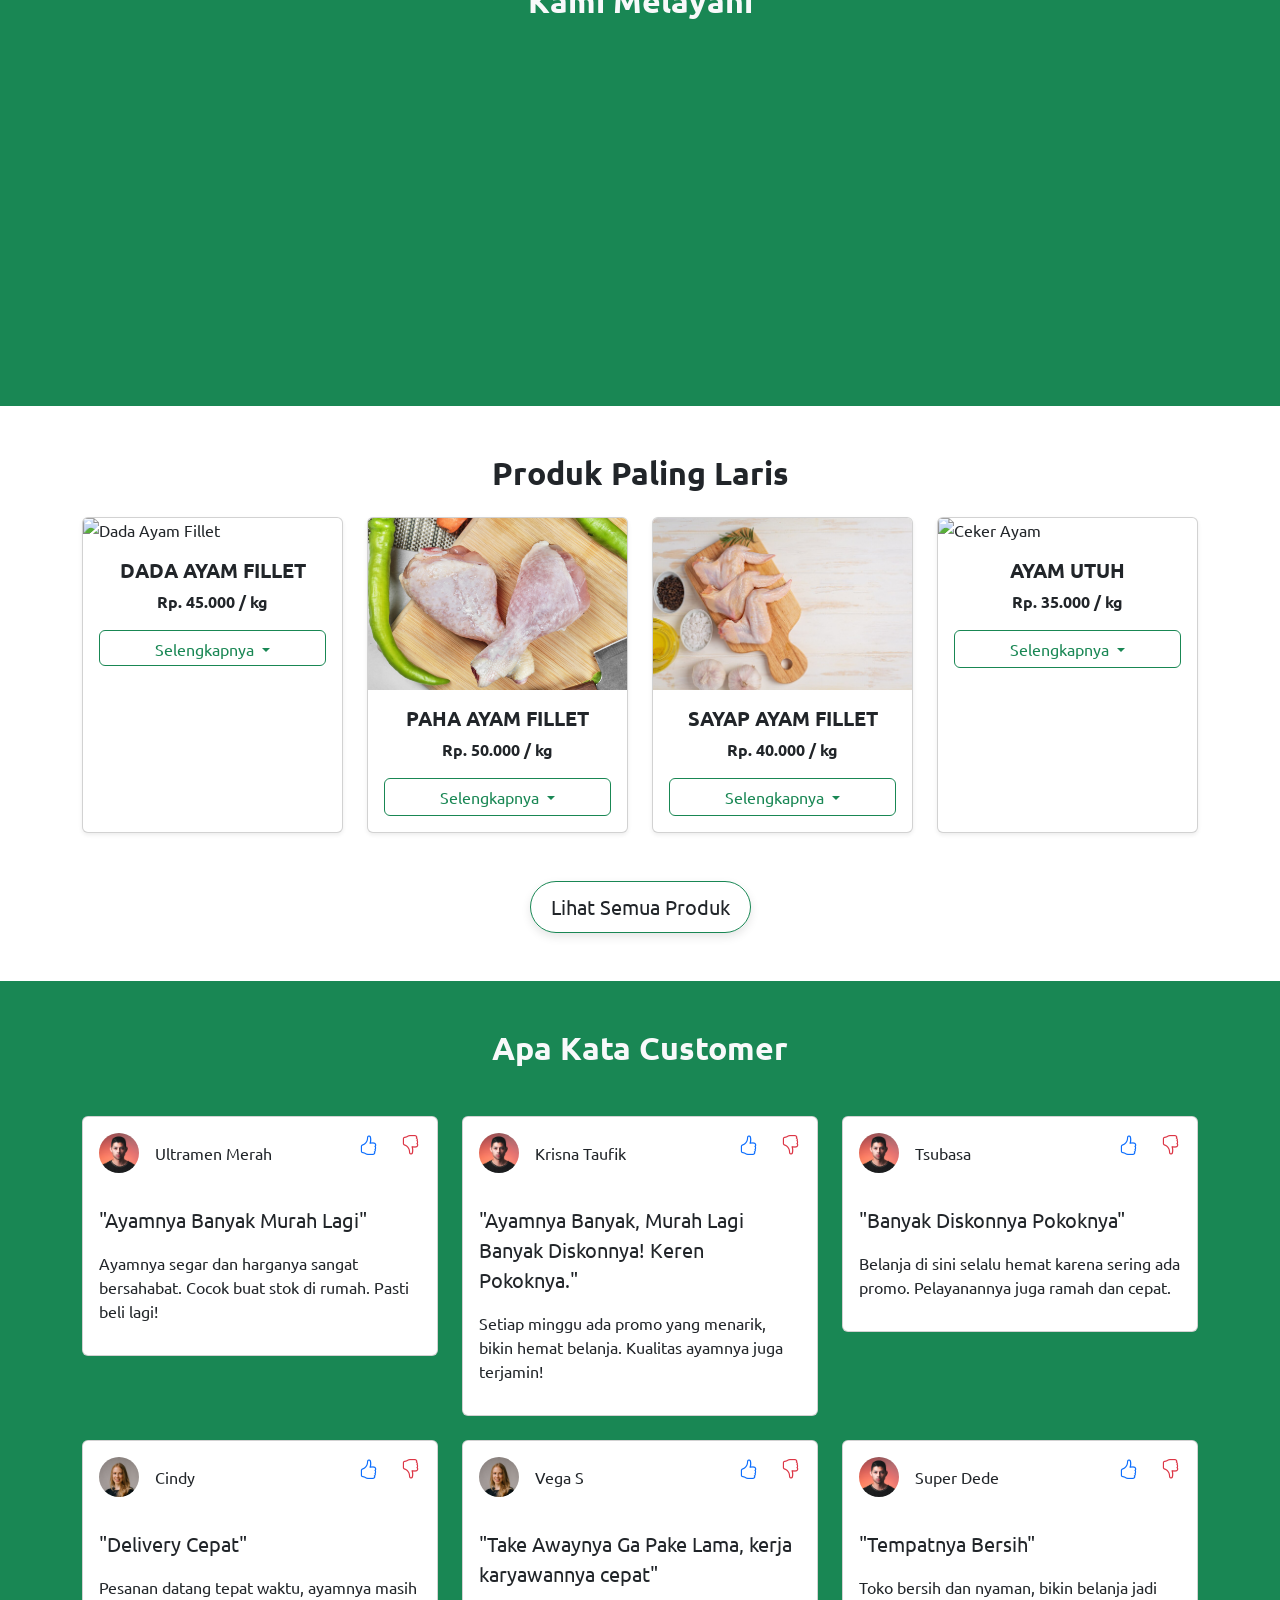
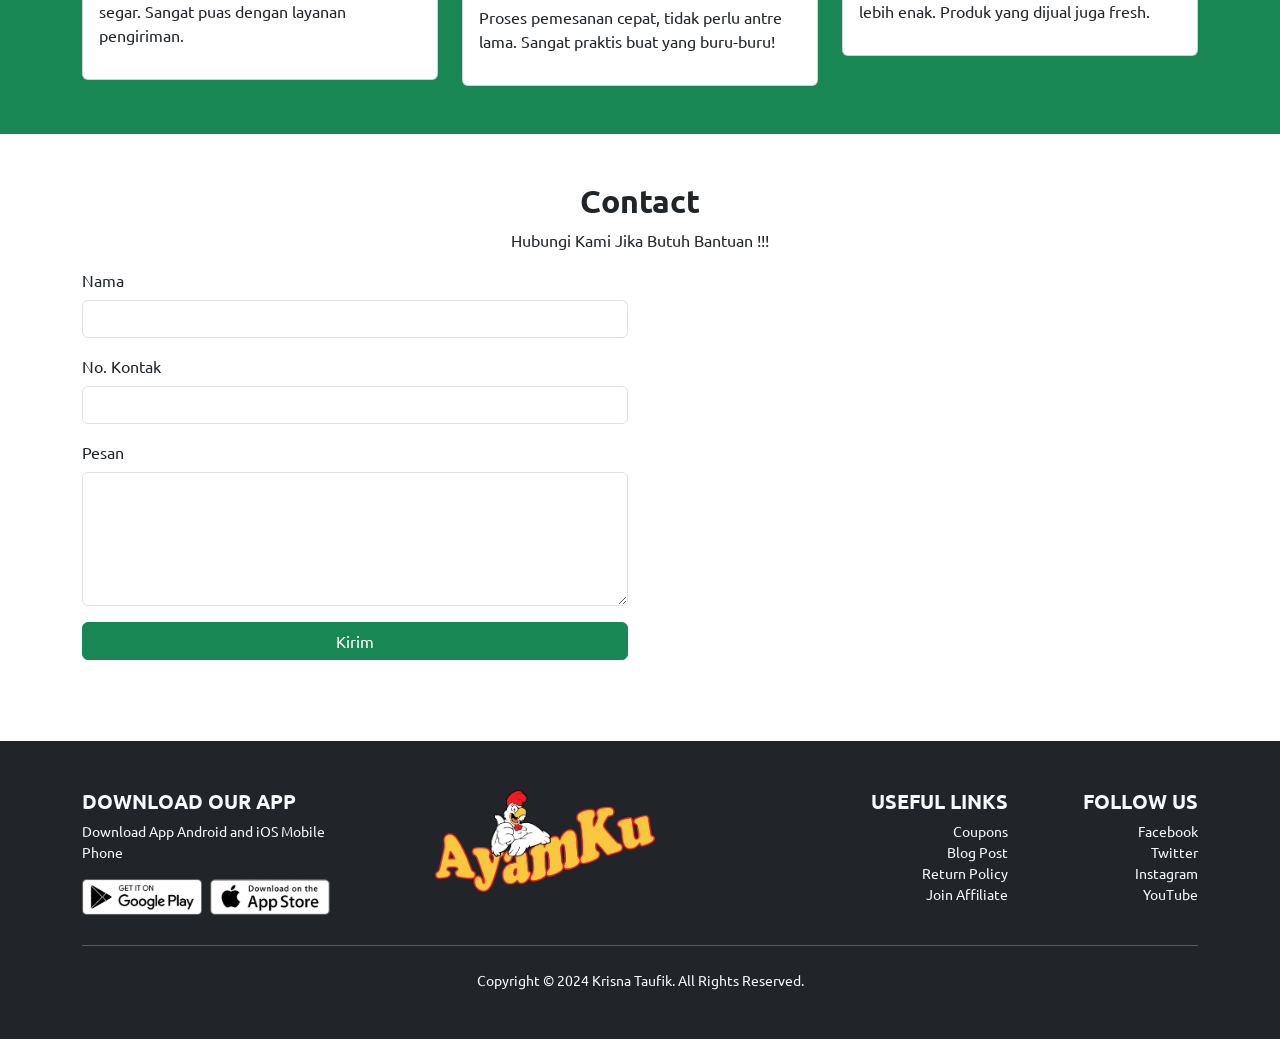
==== commit 9fe6bd1b: "first commit" ====
--- a/index.html
+++ b/index.html
@@ -184,7 +184,7 @@
                       Selengkapnya
                     </button>
                     <ul class="dropdown-menu" aria-labelledby="dropdownMenuButton1">
-                      <li><a class="dropdown-item" href="detail.html">Lihat</a></li>
+                      <li><a class="dropdown-item" href="detail1.html">Lihat</a></li>
                       <li><a class="dropdown-item" href="https://wa.me/6285877401876?text=Halo,%20saya%20ingin%20memesan%20Paha%20Ayam%20Fillet">Beli</a></li>
                     </ul>
                   </div>
@@ -204,7 +204,7 @@
                       Selengkapnya
                     </button>
                     <ul class="dropdown-menu" aria-labelledby="dropdownMenuButton1">
-                      <li><a class="dropdown-item" href="detail.html">Lihat</a></li>
+                      <li><a class="dropdown-item" href="detail2.html">Lihat</a></li>
                       <li><a class="dropdown-item" href="https://wa.me/6285877401876?text=Halo,%20saya%20ingin%20memesan%20Sayap%20Ayam%20Fillet">Beli</a></li>
                     </ul>
                   </div>
@@ -218,13 +218,13 @@
                 <img src="image/ayam-utuh-1.jpg" class="card-img-top" alt="Ceker Ayam">
                 <div class="card-body text-center">
                   <h5 class="card-title">Ayam Utuh</h5>
-                  <p class="card-text fw-bold">Rp. 25.000 / kg</p>
+                  <p class="card-text fw-bold">Rp. 35.000 / kg</p>
                   <div class="dropdown">
                     <button class="btn btn-outline-success dropdown-toggle w-100" type="button" id="dropdownMenuButton1" data-bs-toggle="dropdown" aria-expanded="false">
                       Selengkapnya
                     </button>
                     <ul class="dropdown-menu" aria-labelledby="dropdownMenuButton1">
-                      <li><a class="dropdown-item" href="detail.html">Lihat</a></li>
+                      <li><a class="dropdown-item" href="detail3.html">Lihat</a></li>
                       <li><a class="dropdown-item" href="https://wa.me/6285877401876?text=Halo,%20saya%20ingin%20memesan%20Ceker%20Ayam">Beli</a></li>
                     </ul>
                   </div>
@@ -582,43 +582,32 @@
               <p class="text-center">Hubungi Kami Jika Butuh Bantuan !!!</p>
           
               <div class="row">
-                <!-- Form Kontak (diletakkan di sebelah kiri) -->
-                <div class="col-md-6 col-lg-6 mb-4" data-aos="fade-down"data-aos-easing="linear" data-aos-duration="1000">
-                  <form class="mt-4" id="contactForm" onsubmit="return validateForm()" method="post">
+                <div class="col-md-6 col-lg-6 mb-4">
+                  <form name="submit-to-google-sheet" id="contactForm">
                     <div class="mb-3">
-                      <label for="Nama" class="form-label">Nama</label>
-                      <input type="text" class="form-control" id="nama" required>
-                      <div class="invalid-feedback" id="namaError" style="display: none;">
-                        Nama tidak valid atau kosong.
-                      </div>
+                      <label class="form-label">Nama</label>
+                      <input type="text" class="form-control" id="nama" name="nama" required>
                     </div>
                     <div class="mb-3">
-                      <label for="No Kontak" class="form-label">No. Kontak</label>
-                      <input type="text" class="form-control" id="nokontak" required>
-                      <div class="invalid-feedback" id="nokontakError" style="display: none;">
-                        No. Kontak tidak valid atau kosong.
-                      </div>
+                      <label class="form-label">No. Kontak</label>
+                      <input type="text" class="form-control" id="nokontak" name="no" required>
                     </div>
                     <div class="mb-3">
-                      <label for="Pesan" class="form-label">Pesan</label>
-                      <textarea class="form-control" id="pesan" rows="5" required></textarea>
-                      <div class="invalid-feedback" id="pesanError" style="display: none;">
-                        Pesan tidak valid atau kosong.
-                      </div>
-                    </div>
-                    <div>
-                      <button type="submit" class="btn btn-success text-light w-100">Kirim</button>
-                    </div>
+                      <label class="form-label">Pesan</label>
+                      <textarea class="form-control" id="pesan" name="pesan" rows="5" required></textarea>
+                    </div>
+                    <button type="submit" class="btn btn-success w-100">Kirim</button>
+                    <p class="mt-2 text-success" id="successMsg" style="display: none;">Pesan berhasil dikirim!</p>
                   </form>
                 </div>
-          
-                <!-- Maps --> 
-                <div class="col-md-6 col-lg-6" data-aos="fade-down"data-aos-easing="linear" data-aos-duration="1000">
-                  <iframe src="https://www.google.com/maps/embed?pb=!1m18!1m12!1m3!1d1986.14196713316!2d105.24882238384812!3d-5.373602450354294!2m3!1f0!2f0!3f0!3m2!1i1024!2i768!4f13.1!3m3!1m2!1s0x2e40db4e3e7712e7%3A0x1bba0933d8d609f2!2sAyam%20Potong%20Fillet%20fress!5e0!3m2!1sen!2sid!4v1733213818220!5m2!1sen!2sid" width="100%" height="400" style="border:0; margin-top: 20px;" allowfullscreen="" loading="lazy" referrerpolicy="no-referrer-when-downgrade"></iframe>
-                </div>
-              </div>
-            </div>
-          </div>
+    
+                    <!-- Maps -->
+                    <div class="col-md-6 col-lg-6" data-aos="fade-down" data-aos-easing="linear" data-aos-duration="1000">
+                        <iframe src="https://www.google.com/maps/embed?pb=!1m18!1m12!1m3!1d1986.14196713316!2d105.24882238384812!3d-5.373602450354294!2m3!1f0!2f0!3f0!3m2!1i1024!2i768!4f13.1!3m3!1m2!1s0x2e40db4e3e7712e7%3A0x1bba0933d8d609f2!2sAyam%20Potong%20Fillet%20fress!5e0!3m2!1sen!2sid!4v1733213818220!5m2!1sen!2sid" width="100%" height="400" style="border:0; margin-top: 20px;" allowfullscreen="" loading="lazy" referrerpolicy="no-referrer-when-downgrade"></iframe>
+                    </div>
+                </div>
+            </div>
+        </div>
           
 
             <!-- footer -->
@@ -674,8 +663,6 @@
       <script src="https://cdn.jsdelivr.net/npm/masonry-layout@4.2.2/dist/masonry.pkgd.min.js" integrity="sha384-GNFwBvfVxBkLMJpYMOABq3c+d3KnQxudP/mGPkzpZSTYykLBNsZEnG2D9G/X/+7D" crossorigin="anonymous" async></script>
       <script src="https://unpkg.com/aos@next/dist/aos.js"></script>
       <script src="https://cdnjs.cloudflare.com/ajax/libs/lightbox2/2.11.4/js/lightbox.min.js"></script>
-        <script>
-    AOS.init();
-  </script>
+      <script src="script.js"></script>
 </body>
 </html>
